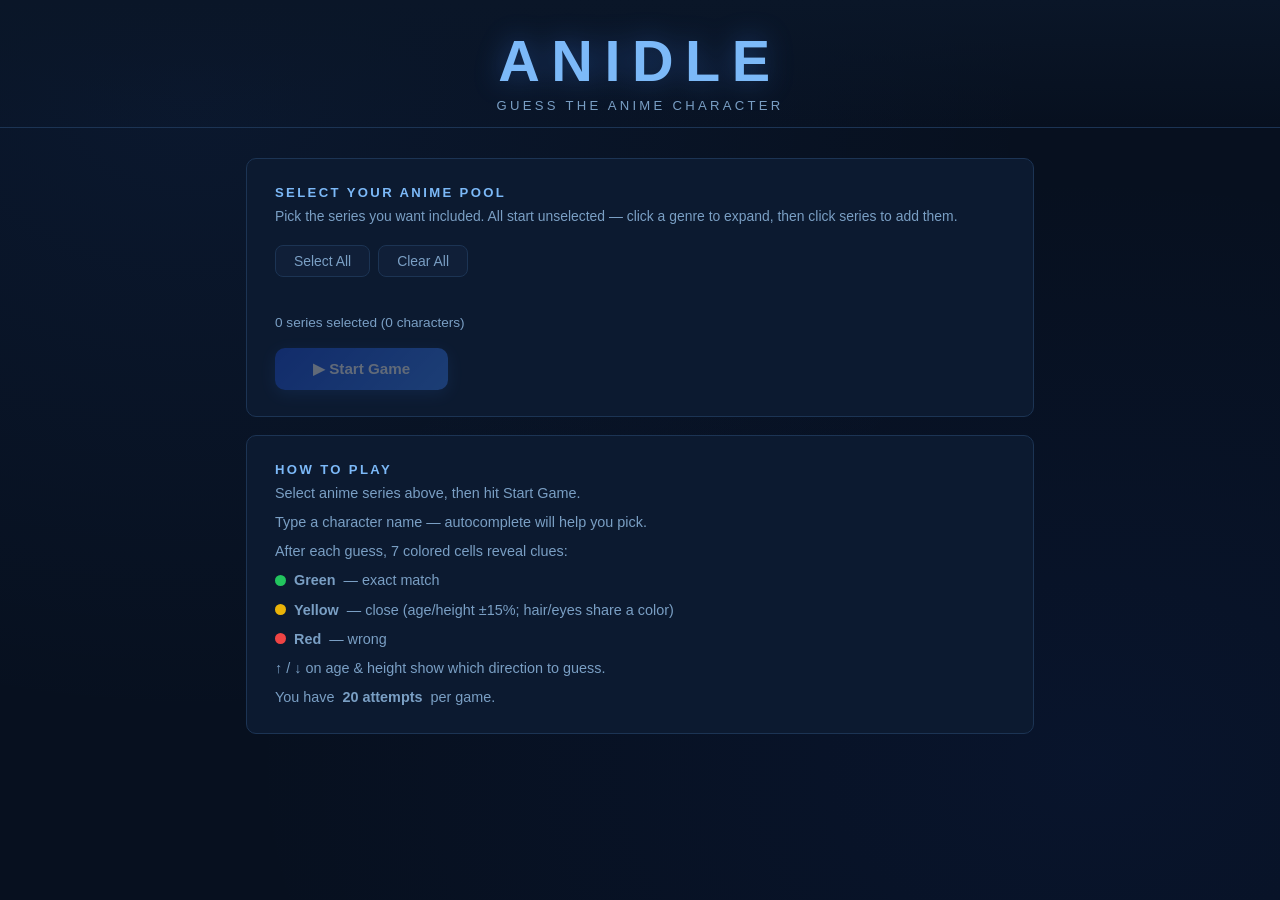
==== index.html @ b5c94772 "Add files via upload" ====
<!DOCTYPE html>
<html lang="en">
<head>
  <meta charset="UTF-8" />
  <meta name="viewport" content="width=device-width, initial-scale=1.0" />
  <title>ANIDLE – Guess the Anime Character</title>
  <link rel="stylesheet" href="style.css" />
</head>
<body>
<div id="app">

  <!-- HEADER -->
  <header>
    <h1 class="logo">ANIDLE</h1>
    <p class="tagline">Guess the Anime Character</p>
  </header>

  <!-- SETUP SCREEN -->
  <div id="setup-screen" class="screen active">
    <div class="setup-container">

      <div class="setup-card">
        <h2 class="section-title">Select Your Anime Pool</h2>
        <p class="setup-sub">Pick the series you want included. All start unselected — click a genre to expand, then click series to add them.</p>

        <div class="series-controls">
          <button id="select-all-btn" class="ctrl-btn">Select All</button>
          <button id="clear-all-btn" class="ctrl-btn">Clear All</button>
        </div>

        <div id="genre-list" class="genre-list"></div>

        <p id="pool-count" class="pool-count">0 series selected (0 characters)</p>
        <button id="start-btn" class="start-btn" disabled>▶ Start Game</button>
      </div>

      <div class="how-to-play">
        <h3 class="section-title">How to Play</h3>
        <ul>
          <li>Select anime series above, then hit Start Game.</li>
          <li>Type a character name — autocomplete will help you pick.</li>
          <li>After each guess, 7 colored cells reveal clues:</li>
          <li><span class="dot green"></span><strong>Green</strong> — exact match</li>
          <li><span class="dot yellow"></span><strong>Yellow</strong> — close (age/height ±15%; hair/eyes share a color)</li>
          <li><span class="dot red"></span><strong>Red</strong> — wrong</li>
          <li>↑ / ↓ on age & height show which direction to guess.</li>
          <li>You have <strong>20 attempts</strong> per game.</li>
        </ul>
      </div>

    </div>
  </div>

  <!-- GAME SCREEN -->
  <div id="game-screen" class="screen">
    <div class="game-layout">

      <!-- Main game column -->
      <div class="game-main">
        <div class="game-top">
          <button id="back-btn" class="back-btn">← Change Series</button>
          <div class="attempts-badge">Attempts: <span id="attempts-used">0</span> / 20</div>
        </div>

        <div class="guess-area">
          <div class="input-row">
            <div class="autocomplete-wrap">
              <input type="text" id="guess-input" placeholder="Type character name…" autocomplete="off" />
              <ul id="autocomplete-list" class="autocomplete-list hidden"></ul>
            </div>
            <button id="guess-btn">Guess</button>
          </div>
          <p id="guess-msg" class="guess-msg"></p>
        </div>

        <div class="table-wrap">
          <table id="guess-table">
            <thead>
              <tr>
                <th>#</th>
                <th>Name</th>
                <th>Series</th>
                <th>Age</th>
                <th>Height (cm)</th>
                <th>Gender</th>
                <th>Hair</th>
                <th>Eyes</th>
              </tr>
            </thead>
            <tbody id="guess-tbody"></tbody>
          </table>
        </div>
      </div>

      <!-- Side panel: selected series -->
      <div class="game-side">
        <div class="side-panel">
          <h3 class="side-title">Series in Pool</h3>
          <ul id="game-series-list" class="game-series-list"></ul>
        </div>
      </div>

    </div>
  </div>

  <!-- RESULT OVERLAY -->
  <div id="result-overlay" class="result-overlay hidden">
    <div class="result-card">
      <div id="result-emoji" class="result-emoji"></div>
      <h2 id="result-title"></h2>
      <p id="result-sub"></p>
      <div id="result-char" class="result-char"></div>
      <button id="play-again-btn" class="start-btn">▶ Play Again</button>
      <button id="change-series-btn" class="ctrl-btn">Change Series</button>
    </div>
  </div>

</div>
<script src="data.js"></script>
<script src="game.js"></script>
</body>
</html>
---- style.css ----
/* ── ANIDLE – Dark Blue Theme ────────────────────────────────────────────── */
:root {
  --bg:          #07101f;
  --bg-card:     #0c1a30;
  --bg-card2:    #101f38;
  --bg-input:    #080f1e;
  --border:      #1c3454;
  --border-hi:   #2d6aad;
  --accent:      #3b82f6;
  --accent-dim:  #1d4ed8;
  --accent-light:#7cb9f8;
  --text:        #dde9f8;
  --text-muted:  #7a9fc4;
  --text-dim:    #2e4a68;

  --green:       #22c55e;  --green-bg:  #052e16;
  --yellow:      #eab308;  --yellow-bg: #3d2000;
  --red:         #ef4444;  --red-bg:    #450a0a;

  --r: 10px;
  --font: Arial, Helvetica, sans-serif;
}

*, *::before, *::after { box-sizing: border-box; margin: 0; padding: 0; }
html { scroll-behavior: smooth; }

body {
  background: var(--bg);
  color: var(--text);
  font-family: var(--font);
  font-size: 15px;
  min-height: 100vh;
  background-image:
    radial-gradient(ellipse at 15% 10%, rgba(59,130,246,.07) 0%, transparent 55%),
    radial-gradient(ellipse at 85% 85%, rgba(29,78,216,.07) 0%, transparent 55%);
}

/* ── HEADER ─────────────────────────────────────────────────────────────── */
header {
  text-align: center;
  padding: 28px 16px 14px;
  border-bottom: 1px solid var(--border);
  background: linear-gradient(180deg, #0a1628 0%, transparent 100%);
}
.logo {
  font-family: Arial Black, Arial, sans-serif;
  font-size: clamp(2.2rem, 6vw, 3.6rem);
  font-weight: 900;
  letter-spacing: .2em;
  color: var(--accent-light);
  filter: drop-shadow(0 0 14px rgba(59,130,246,.4));
}
.tagline {
  color: var(--text-muted);
  font-size: .82rem;
  letter-spacing: .25em;
  text-transform: uppercase;
  margin-top: 4px;
}

/* ── SCREENS ─────────────────────────────────────────────────────────────── */
.screen { display: none; }
.screen.active { display: block; }

/* ── SETUP ───────────────────────────────────────────────────────────────── */
.setup-container {
  max-width: 820px;
  margin: 30px auto;
  padding: 0 16px 60px;
  display: flex;
  flex-direction: column;
  gap: 18px;
}

.setup-card, .how-to-play {
  background: var(--bg-card);
  border: 1px solid var(--border);
  border-radius: var(--r);
  padding: 26px 28px;
}

.section-title {
  font-size: .82rem;
  letter-spacing: .18em;
  text-transform: uppercase;
  color: var(--accent-light);
  margin-bottom: 6px;
}
.setup-sub {
  color: var(--text-muted);
  font-size: .87rem;
  margin-bottom: 18px;
  line-height: 1.5;
}

.series-controls {
  display: flex;
  gap: 8px;
  margin-bottom: 18px;
}
.ctrl-btn {
  background: var(--bg-card2);
  border: 1px solid var(--border);
  color: var(--text-muted);
  padding: 7px 18px;
  border-radius: 8px;
  font-family: var(--font);
  font-size: .87rem;
  cursor: pointer;
  transition: all .15s;
}
.ctrl-btn:hover { border-color: var(--accent); color: var(--accent-light); }

/* ── GENRE ACCORDION ─────────────────────────────────────────────────────── */
.genre-list {
  display: flex;
  flex-direction: column;
  gap: 8px;
  margin-bottom: 20px;
}

.genre-block { border: 1px solid var(--border); border-radius: 8px; overflow: hidden; }

.genre-header {
  width: 100%;
  background: var(--bg-card2);
  border: none;
  color: var(--text);
  font-family: var(--font);
  font-size: .9rem;
  font-weight: bold;
  padding: 11px 16px;
  text-align: left;
  cursor: pointer;
  display: flex;
  align-items: center;
  justify-content: space-between;
  gap: 8px;
  transition: background .15s;
  user-select: none;
}
.genre-header:hover { background: rgba(59,130,246,.1); }
.genre-header.open   { background: rgba(59,130,246,.12); color: var(--accent-light); }

.genre-label { display: flex; align-items: center; gap: 8px; }
.genre-icon  { font-size: 1.1rem; }
.genre-badge {
  font-size: .72rem;
  background: rgba(59,130,246,.2);
  color: var(--accent-light);
  border-radius: 99px;
  padding: 1px 9px;
  font-weight: normal;
}
.genre-arrow {
  font-size: .8rem;
  color: var(--text-muted);
  transition: transform .2s;
}
.genre-header.open .genre-arrow { transform: rotate(180deg); }

.genre-body {
  display: none;
  padding: 12px 14px;
  background: var(--bg);
  flex-wrap: wrap;
  gap: 8px;
}
.genre-body.open { display: flex; }

.series-tag {
  padding: 7px 15px;
  border-radius: 999px;
  border: 1.5px solid var(--border);
  background: var(--bg-card);
  color: var(--text-muted);
  font-family: var(--font);
  font-size: .82rem;
  cursor: pointer;
  transition: all .15s;
  user-select: none;
}
.series-tag:hover { border-color: var(--accent); color: var(--accent-light); }
.series-tag.selected {
  background: rgba(59,130,246,.18);
  border-color: var(--accent);
  color: var(--accent-light);
  box-shadow: 0 0 8px rgba(59,130,246,.2);
}

#pool-count {
  font-size: .85rem;
  color: var(--text-muted);
  margin-bottom: 18px;
}

.start-btn {
  background: linear-gradient(135deg, #1d4ed8, #3b82f6);
  border: none;
  color: #fff;
  padding: 12px 38px;
  border-radius: var(--r);
  font-family: var(--font);
  font-size: .95rem;
  font-weight: bold;
  cursor: pointer;
  transition: all .2s;
  box-shadow: 0 4px 16px rgba(59,130,246,.3);
}
.start-btn:hover:not(:disabled) { transform: translateY(-1px); box-shadow: 0 6px 22px rgba(59,130,246,.4); }
.start-btn:disabled { opacity: .35; cursor: not-allowed; }

/* ── HOW TO PLAY ─────────────────────────────────────────────────────────── */
.how-to-play ul { list-style: none; display: flex; flex-direction: column; gap: 9px; }
.how-to-play li { color: var(--text-muted); font-size: .9rem; display: flex; align-items: center; gap: 8px; line-height: 1.4; }
.dot { width: 11px; height: 11px; border-radius: 50%; flex-shrink: 0; }
.dot.green  { background: var(--green); }
.dot.yellow { background: var(--yellow); }
.dot.red    { background: var(--red); }

/* ── GAME LAYOUT ─────────────────────────────────────────────────────────── */
.game-layout {
  display: flex;
  align-items: flex-start;
  gap: 18px;
  max-width: 1100px;
  margin: 24px auto;
  padding: 0 14px 60px;
}

.game-main { flex: 1 1 0; min-width: 0; }

/* ── GAME TOP BAR ─────────────────────────────────────────────────────────── */
.game-top {
  display: flex;
  align-items: center;
  justify-content: space-between;
  margin-bottom: 18px;
  flex-wrap: wrap;
  gap: 10px;
}
.back-btn {
  background: transparent;
  border: 1px solid var(--border);
  color: var(--text-muted);
  padding: 7px 14px;
  border-radius: 8px;
  font-family: var(--font);
  font-size: .85rem;
  cursor: pointer;
  transition: all .15s;
}
.back-btn:hover { border-color: var(--accent); color: var(--accent-light); }
.attempts-badge {
  background: var(--bg-card);
  border: 1px solid var(--border);
  border-radius: 8px;
  padding: 7px 16px;
  font-size: .85rem;
  color: var(--text-muted);
}
.attempts-badge span { color: var(--accent-light); font-weight: bold; }

/* ── GUESS INPUT ─────────────────────────────────────────────────────────── */
.guess-area {
  display: flex;
  flex-direction: column;
  align-items: center;
  gap: 8px;
  margin-bottom: 22px;
}
.input-row {
  display: flex;
  gap: 8px;
  width: 100%;
  max-width: 520px;
}
.autocomplete-wrap { position: relative; flex: 1; }
#guess-input {
  width: 100%;
  background: var(--bg-input);
  border: 1.5px solid var(--border);
  border-radius: var(--r);
  color: var(--text);
  font-family: var(--font);
  font-size: .95rem;
  padding: 10px 14px;
  outline: none;
  transition: border-color .15s;
}
#guess-input:focus { border-color: var(--accent); box-shadow: 0 0 8px rgba(59,130,246,.2); }
#guess-input::placeholder { color: var(--text-dim); }

.autocomplete-list {
  position: absolute;
  top: calc(100% + 3px);
  left: 0; right: 0;
  background: var(--bg-card2);
  border: 1px solid var(--border-hi);
  border-radius: var(--r);
  list-style: none;
  z-index: 100;
  max-height: 200px;
  overflow-y: auto;
  box-shadow: 0 8px 28px rgba(0,0,0,.5);
}
.autocomplete-list.hidden { display: none; }
.autocomplete-list li {
  padding: 9px 14px;
  cursor: pointer;
  font-size: .87rem;
  color: var(--text-muted);
  border-bottom: 1px solid var(--border);
  transition: background .1s;
}
.autocomplete-list li:last-child { border-bottom: none; }
.autocomplete-list li:hover, .autocomplete-list li.active {
  background: rgba(59,130,246,.15);
  color: var(--accent-light);
}
#guess-btn {
  background: linear-gradient(135deg, #1d4ed8, #3b82f6);
  border: none;
  color: #fff;
  padding: 10px 22px;
  border-radius: var(--r);
  font-family: var(--font);
  font-size: .9rem;
  font-weight: bold;
  cursor: pointer;
  transition: all .15s;
  white-space: nowrap;
}
#guess-btn:hover { transform: translateY(-1px); box-shadow: 0 4px 14px rgba(59,130,246,.4); }
.guess-msg { font-size: .83rem; color: var(--text-muted); min-height: 18px; font-style: italic; }

/* ── GUESS TABLE ─────────────────────────────────────────────────────────── */
.table-wrap {
  overflow-x: auto;
  border-radius: var(--r);
  border: 1px solid var(--border);
}
#guess-table {
  width: 100%;
  border-collapse: collapse;
  min-width: 660px;
}
#guess-table thead tr {
  background: var(--bg-card2);
  border-bottom: 2px solid var(--border-hi);
}
#guess-table th {
  padding: 11px 8px;
  font-size: .75rem;
  letter-spacing: .1em;
  text-transform: uppercase;
  color: var(--accent-light);
  text-align: center;
  white-space: nowrap;
}
#guess-table th:first-child { width: 32px; }
#guess-table tbody tr { animation: rowIn .3s ease forwards; opacity: 0; }
@keyframes rowIn {
  from { opacity: 0; transform: translateY(-8px); }
  to   { opacity: 1; transform: translateY(0); }
}
#guess-table td { padding: 0; border-bottom: 1px solid var(--border); text-align: center; }
#guess-table td:first-child { padding: 8px 4px; color: var(--text-dim); font-size: .78rem; }
.cell-inner {
  margin: 4px 5px;
  padding: 7px 5px;
  border-radius: 5px;
  font-size: .81rem;
  font-weight: bold;
  line-height: 1.25;
}
.cell-green  { background: var(--green-bg);  color: var(--green);  border: 1px solid #166534; }
.cell-yellow { background: var(--yellow-bg); color: var(--yellow); border: 1px solid #92400e; }
.cell-red    { background: var(--red-bg);    color: var(--red);    border: 1px solid #991b1b; }

/* ── SIDE PANEL ──────────────────────────────────────────────────────────── */
.game-side { flex: 0 0 200px; }
.side-panel {
  background: var(--bg-card);
  border: 1px solid var(--border);
  border-radius: var(--r);
  padding: 16px;
  position: sticky;
  top: 20px;
  max-height: calc(100vh - 100px);
  overflow-y: auto;
}
.side-title {
  font-size: .75rem;
  letter-spacing: .15em;
  text-transform: uppercase;
  color: var(--accent-light);
  margin-bottom: 12px;
  padding-bottom: 8px;
  border-bottom: 1px solid var(--border);
}
.game-series-list { list-style: none; display: flex; flex-direction: column; gap: 5px; }
.game-series-list li {
  font-size: .78rem;
  color: var(--text-muted);
  padding: 5px 8px;
  background: var(--bg-card2);
  border-radius: 5px;
  line-height: 1.3;
  word-break: break-word;
}

/* ── RESULT OVERLAY ──────────────────────────────────────────────────────── */
.result-overlay {
  position: fixed; inset: 0;
  background: rgba(4,10,22,.88);
  backdrop-filter: blur(5px);
  display: flex; align-items: center; justify-content: center;
  z-index: 200; padding: 16px;
}
.result-overlay.hidden { display: none; }
.result-card {
  background: var(--bg-card);
  border: 1px solid var(--border-hi);
  border-radius: var(--r);
  padding: 36px 32px;
  text-align: center;
  max-width: 420px; width: 100%;
  box-shadow: 0 20px 60px rgba(0,0,0,.6);
  animation: popIn .35s cubic-bezier(.175,.885,.32,1.275) forwards;
}
@keyframes popIn {
  from { opacity: 0; transform: scale(.88); }
  to   { opacity: 1; transform: scale(1); }
}
.result-emoji { font-size: 2.8rem; margin-bottom: 10px; }
.result-card h2 { font-size: 1.5rem; font-weight: 900; margin-bottom: 8px; letter-spacing: .05em; }
.result-card > p { color: var(--text-muted); margin-bottom: 18px; font-size: .9rem; }
.result-char {
  background: var(--bg-card2); border: 1px solid var(--border); border-radius: var(--r);
  padding: 14px; margin-bottom: 20px; text-align: left;
  font-size: .85rem; line-height: 1.8; color: var(--text-muted);
}
.result-char strong { color: var(--accent-light); font-size: 1rem; display: block; margin-bottom: 2px; }
.result-card .start-btn { margin-bottom: 8px; display: block; width: 100%; }
.result-card .ctrl-btn  { display: block; width: 100%; }

/* ── SCROLLBAR ───────────────────────────────────────────────────────────── */
::-webkit-scrollbar { width: 5px; height: 5px; }
::-webkit-scrollbar-track { background: var(--bg); }
::-webkit-scrollbar-thumb { background: var(--border-hi); border-radius: 3px; }
::-webkit-scrollbar-thumb:hover { background: var(--accent); }

/* ── RESPONSIVE ──────────────────────────────────────────────────────────── */
@media (max-width: 720px) {
  .game-layout { flex-direction: column; }
  .game-side { flex: none; width: 100%; }
  .side-panel { position: static; max-height: 180px; }
}
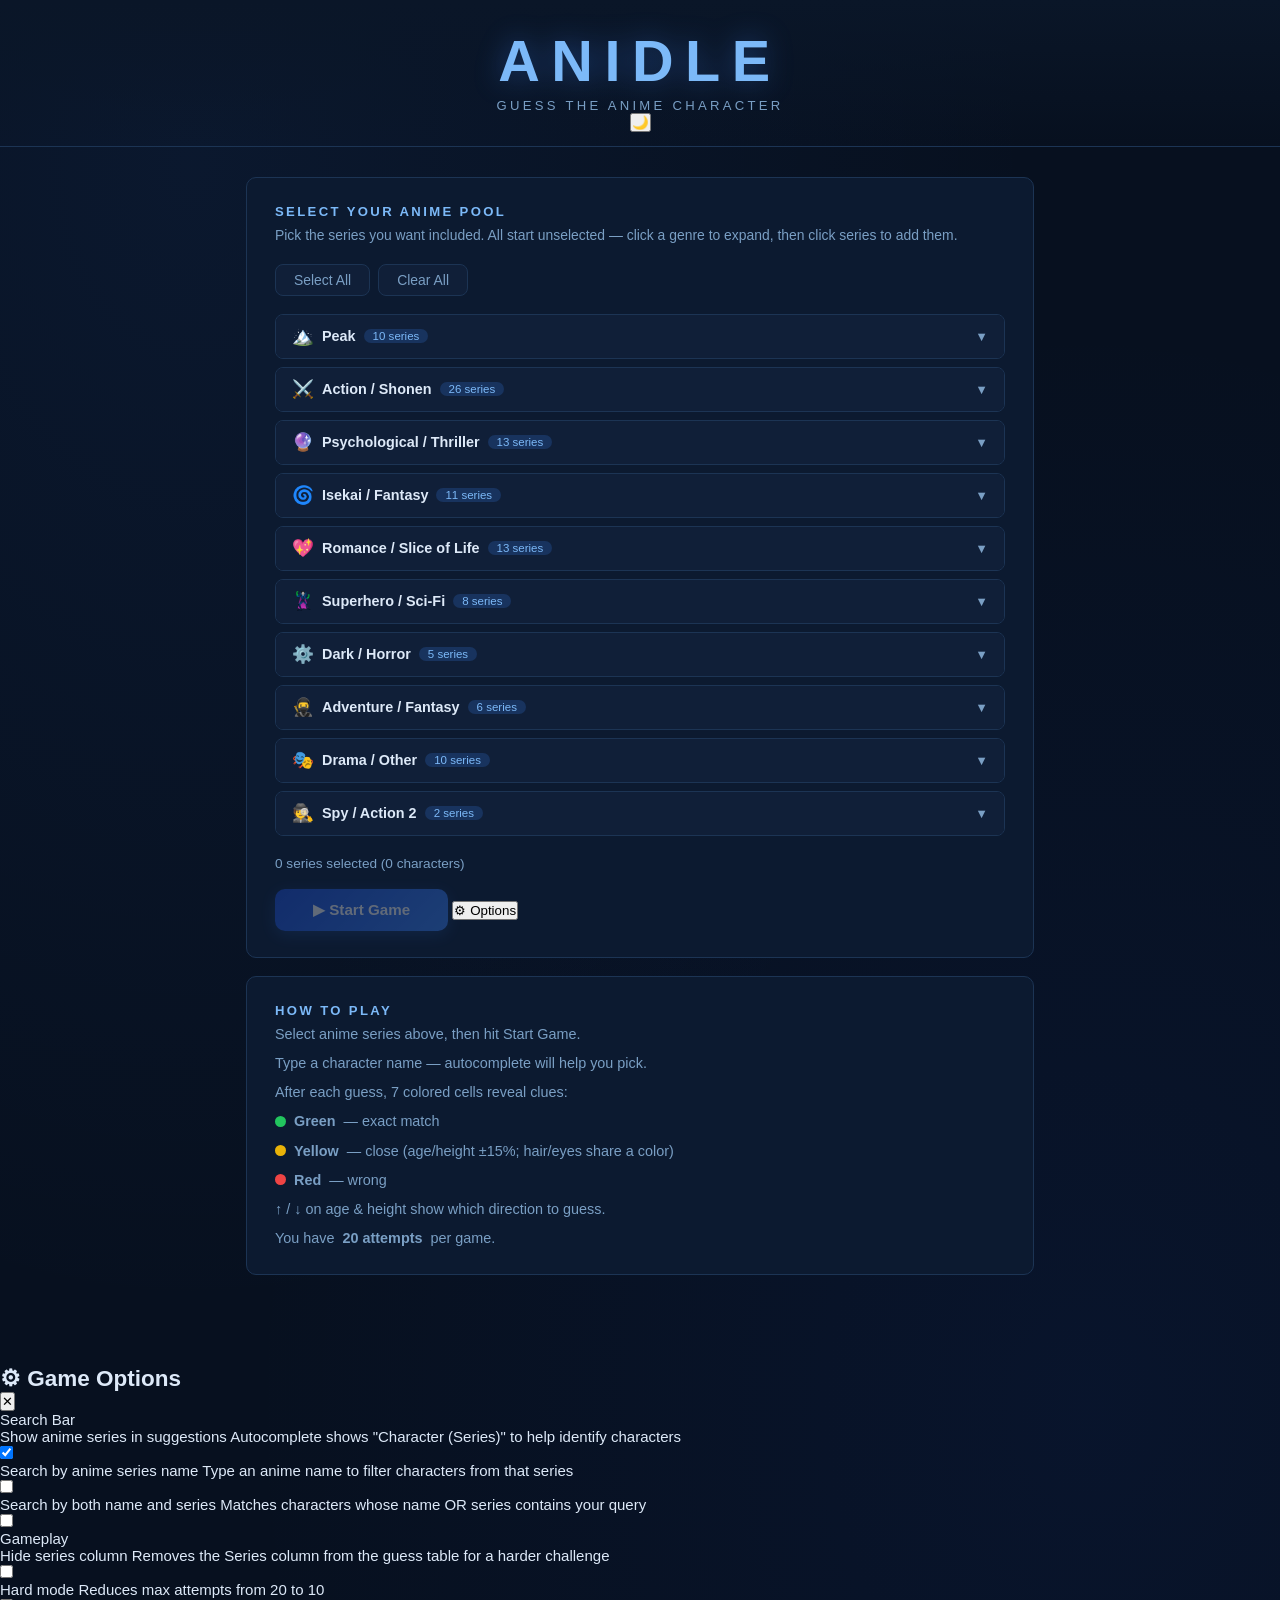
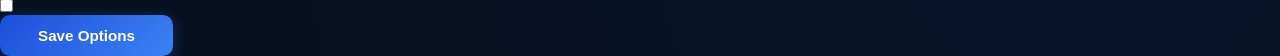
==== commit 1e3f5a80: "Update index.html" ====
--- a/index.html
+++ b/index.html
@@ -1,5 +1,5 @@
 <!DOCTYPE html>
-<html lang="en">
+<html lang="en" data-theme="dark">
 <head>
   <meta charset="UTF-8" />
   <meta name="viewport" content="width=device-width, initial-scale=1.0" />
@@ -11,8 +11,18 @@
 
   <!-- HEADER -->
   <header>
-    <h1 class="logo">ANIDLE</h1>
-    <p class="tagline">Guess the Anime Character</p>
+    <div class="header-inner">
+      <div class="header-left"></div>
+      <div class="header-center">
+        <h1 class="logo">ANIDLE</h1>
+        <p class="tagline">Guess the Anime Character</p>
+      </div>
+      <div class="header-right">
+        <button id="theme-toggle" class="theme-btn" title="Toggle light/dark mode">
+          <span class="theme-icon">🌙</span>
+        </button>
+      </div>
+    </div>
   </header>
 
   <!-- SETUP SCREEN -->
@@ -31,7 +41,11 @@
         <div id="genre-list" class="genre-list"></div>
 
         <p id="pool-count" class="pool-count">0 series selected (0 characters)</p>
-        <button id="start-btn" class="start-btn" disabled>▶ Start Game</button>
+
+        <div class="start-row">
+          <button id="start-btn" class="start-btn" disabled>▶ Start Game</button>
+          <button id="options-btn" class="options-btn" title="Game Options">⚙ Options</button>
+        </div>
       </div>
 
       <div class="how-to-play">
@@ -115,6 +129,87 @@
     </div>
   </div>
 
+  <!-- OPTIONS MODAL -->
+  <div id="options-overlay" class="options-overlay hidden">
+    <div class="options-card">
+      <div class="options-header">
+        <h2 class="options-title">⚙ Game Options</h2>
+        <button id="options-close" class="options-close">✕</button>
+      </div>
+
+      <div class="options-body">
+
+        <div class="option-group">
+          <div class="option-group-label">Search Bar</div>
+
+          <div class="option-row">
+            <div class="option-info">
+              <span class="option-name">Show anime series in suggestions</span>
+              <span class="option-desc">Autocomplete shows "Character (Series)" to help identify characters</span>
+            </div>
+            <label class="toggle">
+              <input type="checkbox" id="opt-show-series" checked />
+              <span class="toggle-slider"></span>
+            </label>
+          </div>
+
+          <div class="option-row">
+            <div class="option-info">
+              <span class="option-name">Search by anime series name</span>
+              <span class="option-desc">Type an anime name to filter characters from that series</span>
+            </div>
+            <label class="toggle">
+              <input type="checkbox" id="opt-search-by-series" />
+              <span class="toggle-slider"></span>
+            </label>
+          </div>
+
+          <div class="option-row">
+            <div class="option-info">
+              <span class="option-name">Search by both name and series</span>
+              <span class="option-desc">Matches characters whose name OR series contains your query</span>
+            </div>
+            <label class="toggle">
+              <input type="checkbox" id="opt-search-both" />
+              <span class="toggle-slider"></span>
+            </label>
+          </div>
+        </div>
+
+        <div class="option-group">
+          <div class="option-group-label">Gameplay</div>
+
+          <div class="option-row">
+            <div class="option-info">
+              <span class="option-name">Hide series column</span>
+              <span class="option-desc">Removes the Series column from the guess table for a harder challenge</span>
+            </div>
+            <label class="toggle">
+              <input type="checkbox" id="opt-hide-series-col" />
+              <span class="toggle-slider"></span>
+            </label>
+          </div>
+
+          <div class="option-row">
+            <div class="option-info">
+              <span class="option-name">Hard mode</span>
+              <span class="option-desc">Reduces max attempts from 20 to 10</span>
+            </div>
+            <label class="toggle">
+              <input type="checkbox" id="opt-hard-mode" />
+              <span class="toggle-slider"></span>
+            </label>
+          </div>
+        </div>
+
+      </div>
+
+      <div class="options-footer">
+        <button id="options-save" class="start-btn">Save Options</button>
+      </div>
+    </div>
+  </div>
+
 </div>
 <script src="data.js"></script>
 <script src="game.js"></script>
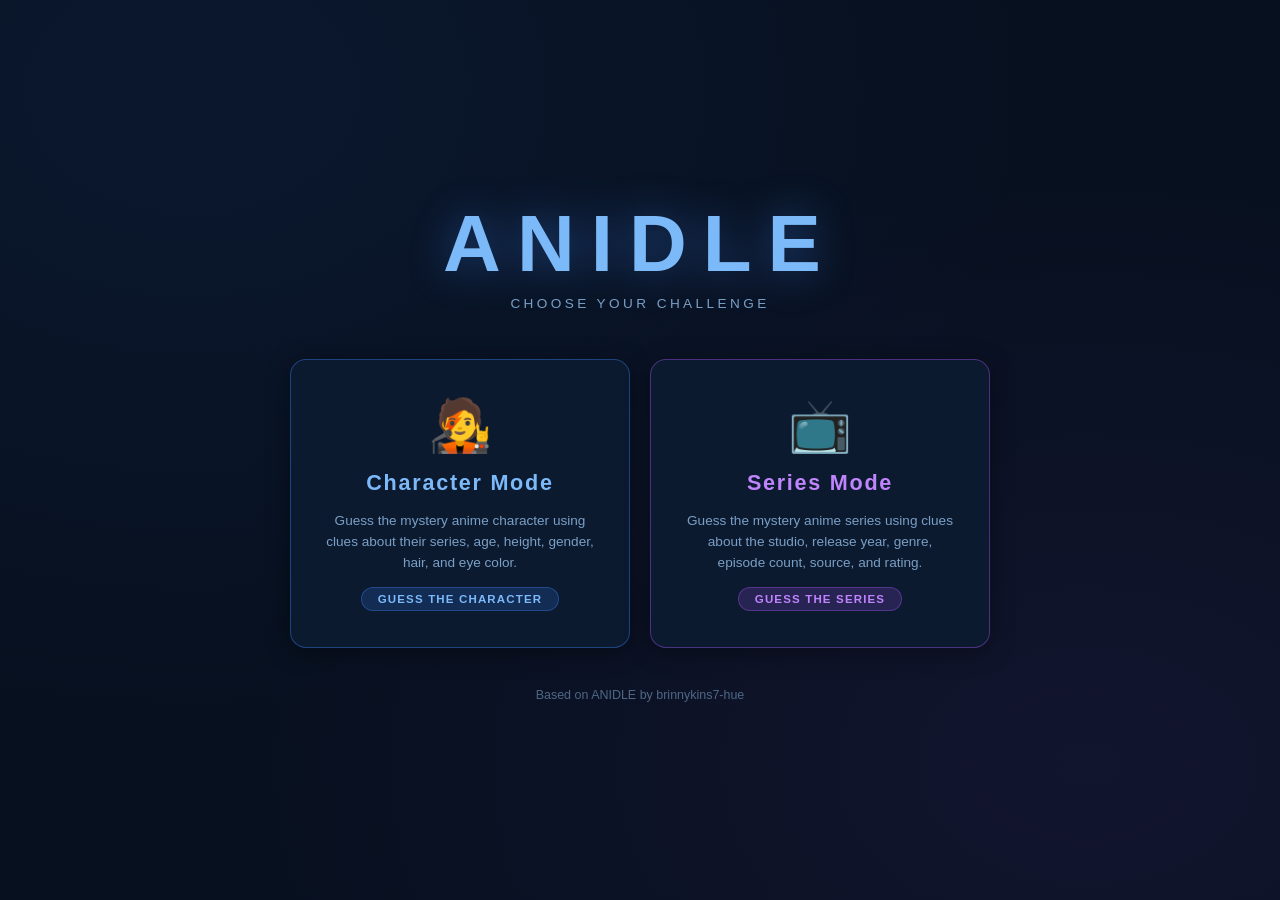
==== commit cc4b34c2: "Add files via upload" ====
--- a/index.html
+++ b/index.html
@@ -1,217 +1,145 @@
 <!DOCTYPE html>
-<html lang="en" data-theme="dark">
+<html lang="en">
 <head>
   <meta charset="UTF-8" />
   <meta name="viewport" content="width=device-width, initial-scale=1.0" />
-  <title>ANIDLE – Guess the Anime Character</title>
-  <link rel="stylesheet" href="style.css" />
+  <title>ANIDLE – Choose Your Game</title>
+  <style>
+    :root {
+      --bg: #07101f;
+      --bg-card: #0c1a30;
+      --bg-card2: #101f38;
+      --border: #1c3454;
+      --border-hi: #2d6aad;
+      --accent: #3b82f6;
+      --accent-light: #7cb9f8;
+      --text: #dde9f8;
+      --text-muted: #7a9fc4;
+      --green: #22c55e;
+      --purple: #a855f7;
+      --shadow-card: 0 4px 24px rgba(0,0,0,.4);
+      --shadow-modal: 0 20px 60px rgba(0,0,0,.6);
+    }
+    *, *::before, *::after { box-sizing: border-box; margin: 0; padding: 0; }
+    body {
+      background: var(--bg);
+      background-image:
+        radial-gradient(ellipse at 15% 10%, rgba(59,130,246,.07) 0%, transparent 55%),
+        radial-gradient(ellipse at 85% 85%, rgba(168,85,247,.07) 0%, transparent 55%);
+      color: var(--text);
+      font-family: Arial, Helvetica, sans-serif;
+      min-height: 100vh;
+      display: flex;
+      flex-direction: column;
+      align-items: center;
+      justify-content: center;
+      padding: 24px 16px;
+    }
+    .logo {
+      font-family: Arial Black, Arial, sans-serif;
+      font-size: clamp(2.8rem, 8vw, 5rem);
+      font-weight: 900;
+      letter-spacing: .2em;
+      color: var(--accent-light);
+      filter: drop-shadow(0 0 20px rgba(59,130,246,.45));
+      margin-bottom: 6px;
+      text-align: center;
+    }
+    .tagline {
+      color: var(--text-muted);
+      font-size: .85rem;
+      letter-spacing: .25em;
+      text-transform: uppercase;
+      margin-bottom: 48px;
+      text-align: center;
+    }
+    .mode-grid {
+      display: flex;
+      gap: 20px;
+      flex-wrap: wrap;
+      justify-content: center;
+      max-width: 740px;
+      width: 100%;
+    }
+    .mode-card {
+      background: var(--bg-card);
+      border: 1px solid var(--border);
+      border-radius: 16px;
+      padding: 36px 32px;
+      flex: 1 1 280px;
+      max-width: 340px;
+      text-align: center;
+      cursor: pointer;
+      text-decoration: none;
+      color: var(--text);
+      transition: transform .2s, border-color .2s, box-shadow .2s;
+      box-shadow: var(--shadow-card);
+      display: flex;
+      flex-direction: column;
+      align-items: center;
+      gap: 14px;
+    }
+    .mode-card:hover {
+      transform: translateY(-4px);
+      box-shadow: 0 12px 40px rgba(0,0,0,.5);
+    }
+    .mode-card.character { border-color: rgba(59,130,246,.4); }
+    .mode-card.character:hover { border-color: var(--accent); box-shadow: 0 12px 40px rgba(59,130,246,.2); }
+    .mode-card.series    { border-color: rgba(168,85,247,.4); }
+    .mode-card.series:hover    { border-color: var(--purple); box-shadow: 0 12px 40px rgba(168,85,247,.2); }
+    .mode-icon { font-size: 3.2rem; }
+    .mode-title {
+      font-family: Arial Black, Arial, sans-serif;
+      font-size: 1.35rem;
+      font-weight: 900;
+      letter-spacing: .08em;
+    }
+    .mode-card.character .mode-title { color: var(--accent-light); }
+    .mode-card.series    .mode-title { color: #c084fc; }
+    .mode-desc {
+      font-size: .85rem;
+      color: var(--text-muted);
+      line-height: 1.55;
+    }
+    .mode-pill {
+      font-size: .72rem;
+      padding: 5px 16px;
+      border-radius: 999px;
+      font-weight: bold;
+      letter-spacing: .1em;
+      text-transform: uppercase;
+    }
+    .mode-card.character .mode-pill { background: rgba(59,130,246,.18); color: var(--accent-light); border: 1px solid rgba(59,130,246,.35); }
+    .mode-card.series    .mode-pill { background: rgba(168,85,247,.18); color: #c084fc;              border: 1px solid rgba(168,85,247,.35); }
+    .footer-note {
+      margin-top: 40px;
+      color: var(--text-muted);
+      font-size: .78rem;
+      opacity: .6;
+      text-align: center;
+    }
+  </style>
 </head>
 <body>
-<div id="app">
+  <div class="logo">ANIDLE</div>
+  <p class="tagline">Choose your challenge</p>
 
-  <!-- HEADER -->
-  <header>
-    <div class="header-inner">
-      <div class="header-left"></div>
-      <div class="header-center">
-        <h1 class="logo">ANIDLE</h1>
-        <p class="tagline">Guess the Anime Character</p>
-      </div>
-      <div class="header-right">
-        <button id="theme-toggle" class="theme-btn" title="Toggle light/dark mode">
-          <span class="theme-icon">🌙</span>
-        </button>
-      </div>
-    </div>
-  </header>
+  <div class="mode-grid">
+    <a class="mode-card character" href="character.html">
+      <div class="mode-icon">🧑‍🎤</div>
+      <div class="mode-title">Character Mode</div>
+      <p class="mode-desc">Guess the mystery anime character using clues about their series, age, height, gender, hair, and eye color.</p>
+      <span class="mode-pill">Guess the Character</span>
+    </a>
 
-  <!-- SETUP SCREEN -->
-  <div id="setup-screen" class="screen active">
-    <div class="setup-container">
-
-      <div class="setup-card">
-        <h2 class="section-title">Select Your Anime Pool</h2>
-        <p class="setup-sub">Pick the series you want included. All start unselected — click a genre to expand, then click series to add them.</p>
-
-        <div class="series-controls">
-          <button id="select-all-btn" class="ctrl-btn">Select All</button>
-          <button id="clear-all-btn" class="ctrl-btn">Clear All</button>
-        </div>
-
-        <div id="genre-list" class="genre-list"></div>
-
-        <p id="pool-count" class="pool-count">0 series selected (0 characters)</p>
-
-        <div class="start-row">
-          <button id="start-btn" class="start-btn" disabled>▶ Start Game</button>
-          <button id="options-btn" class="options-btn" title="Game Options">⚙ Options</button>
-        </div>
-      </div>
-
-      <div class="how-to-play">
-        <h3 class="section-title">How to Play</h3>
-        <ul>
-          <li>Select anime series above, then hit Start Game.</li>
-          <li>Type a character name — autocomplete will help you pick.</li>
-          <li>After each guess, 7 colored cells reveal clues:</li>
-          <li><span class="dot green"></span><strong>Green</strong> — exact match</li>
-          <li><span class="dot yellow"></span><strong>Yellow</strong> — close (age/height ±15%; hair/eyes share a color)</li>
-          <li><span class="dot red"></span><strong>Red</strong> — wrong</li>
-          <li>↑ / ↓ on age & height show which direction to guess.</li>
-          <li>You have <strong>20 attempts</strong> per game.</li>
-        </ul>
-      </div>
-
-    </div>
+    <a class="mode-card series" href="series.html">
+      <div class="mode-icon">📺</div>
+      <div class="mode-title">Series Mode</div>
+      <p class="mode-desc">Guess the mystery anime series using clues about the studio, release year, genre, episode count, source, and rating.</p>
+      <span class="mode-pill">Guess the Series</span>
+    </a>
   </div>
 
-  <!-- GAME SCREEN -->
-  <div id="game-screen" class="screen">
-    <div class="game-layout">
-
-      <!-- Main game column -->
-      <div class="game-main">
-        <div class="game-top">
-          <button id="back-btn" class="back-btn">← Change Series</button>
-          <div class="attempts-badge">Attempts: <span id="attempts-used">0</span> / 20</div>
-        </div>
-
-        <div class="guess-area">
-          <div class="input-row">
-            <div class="autocomplete-wrap">
-              <input type="text" id="guess-input" placeholder="Type character name…" autocomplete="off" />
-              <ul id="autocomplete-list" class="autocomplete-list hidden"></ul>
-            </div>
-            <button id="guess-btn">Guess</button>
-          </div>
-          <p id="guess-msg" class="guess-msg"></p>
-        </div>
-
-        <div class="table-wrap">
-          <table id="guess-table">
-            <thead>
-              <tr>
-                <th>#</th>
-                <th>Name</th>
-                <th>Series</th>
-                <th>Age</th>
-                <th>Height (cm)</th>
-                <th>Gender</th>
-                <th>Hair</th>
-                <th>Eyes</th>
-              </tr>
-            </thead>
-            <tbody id="guess-tbody"></tbody>
-          </table>
-        </div>
-      </div>
-
-      <!-- Side panel: selected series -->
-      <div class="game-side">
-        <div class="side-panel">
-          <h3 class="side-title">Series in Pool</h3>
-          <ul id="game-series-list" class="game-series-list"></ul>
-        </div>
-      </div>
-
-    </div>
-  </div>
-
-  <!-- RESULT OVERLAY -->
-  <div id="result-overlay" class="result-overlay hidden">
-    <div class="result-card">
-      <div id="result-emoji" class="result-emoji"></div>
-      <h2 id="result-title"></h2>
-      <p id="result-sub"></p>
-      <div id="result-char" class="result-char"></div>
-      <button id="play-again-btn" class="start-btn">▶ Play Again</button>
-      <button id="change-series-btn" class="ctrl-btn">Change Series</button>
-    </div>
-  </div>
-
-  <!-- OPTIONS MODAL -->
-  <div id="options-overlay" class="options-overlay hidden">
-    <div class="options-card">
-      <div class="options-header">
-        <h2 class="options-title">⚙ Game Options</h2>
-        <button id="options-close" class="options-close">✕</button>
-      </div>
-
-      <div class="options-body">
-
-        <div class="option-group">
-          <div class="option-group-label">Search Bar</div>
-
-          <div class="option-row">
-            <div class="option-info">
-              <span class="option-name">Show anime series in suggestions</span>
-              <span class="option-desc">Autocomplete shows "Character (Series)" to help identify characters</span>
-            </div>
-            <label class="toggle">
-              <input type="checkbox" id="opt-show-series" checked />
-              <span class="toggle-slider"></span>
-            </label>
-          </div>
-
-          <div class="option-row">
-            <div class="option-info">
-              <span class="option-name">Search by anime series name</span>
-              <span class="option-desc">Type an anime name to filter characters from that series</span>
-            </div>
-            <label class="toggle">
-              <input type="checkbox" id="opt-search-by-series" />
-              <span class="toggle-slider"></span>
-            </label>
-          </div>
-
-          <div class="option-row">
-            <div class="option-info">
-              <span class="option-name">Search by both name and series</span>
-              <span class="option-desc">Matches characters whose name OR series contains your query</span>
-            </div>
-            <label class="toggle">
-              <input type="checkbox" id="opt-search-both" />
-              <span class="toggle-slider"></span>
-            </label>
-          </div>
-        </div>
-
-        <div class="option-group">
-          <div class="option-group-label">Gameplay</div>
-
-          <div class="option-row">
-            <div class="option-info">
-              <span class="option-name">Hide series column</span>
-              <span class="option-desc">Removes the Series column from the guess table for a harder challenge</span>
-            </div>
-            <label class="toggle">
-              <input type="checkbox" id="opt-hide-series-col" />
-              <span class="toggle-slider"></span>
-            </label>
-          </div>
-
-          <div class="option-row">
-            <div class="option-info">
-              <span class="option-name">Hard mode</span>
-              <span class="option-desc">Reduces max attempts from 20 to 10</span>
-            </div>
-            <label class="toggle">
-              <input type="checkbox" id="opt-hard-mode" />
-              <span class="toggle-slider"></span>
-            </label>
-          </div>
-        </div>
-
-      </div>
-
-      <div class="options-footer">
-        <button id="options-save" class="start-btn">Save Options</button>
-      </div>
-    </div>
-  </div>
-
-</div>
-<script src="data.js"></script>
-<script src="game.js"></script>
+  <p class="footer-note">Based on ANIDLE by brinnykins7-hue</p>
 </body>
 </html>
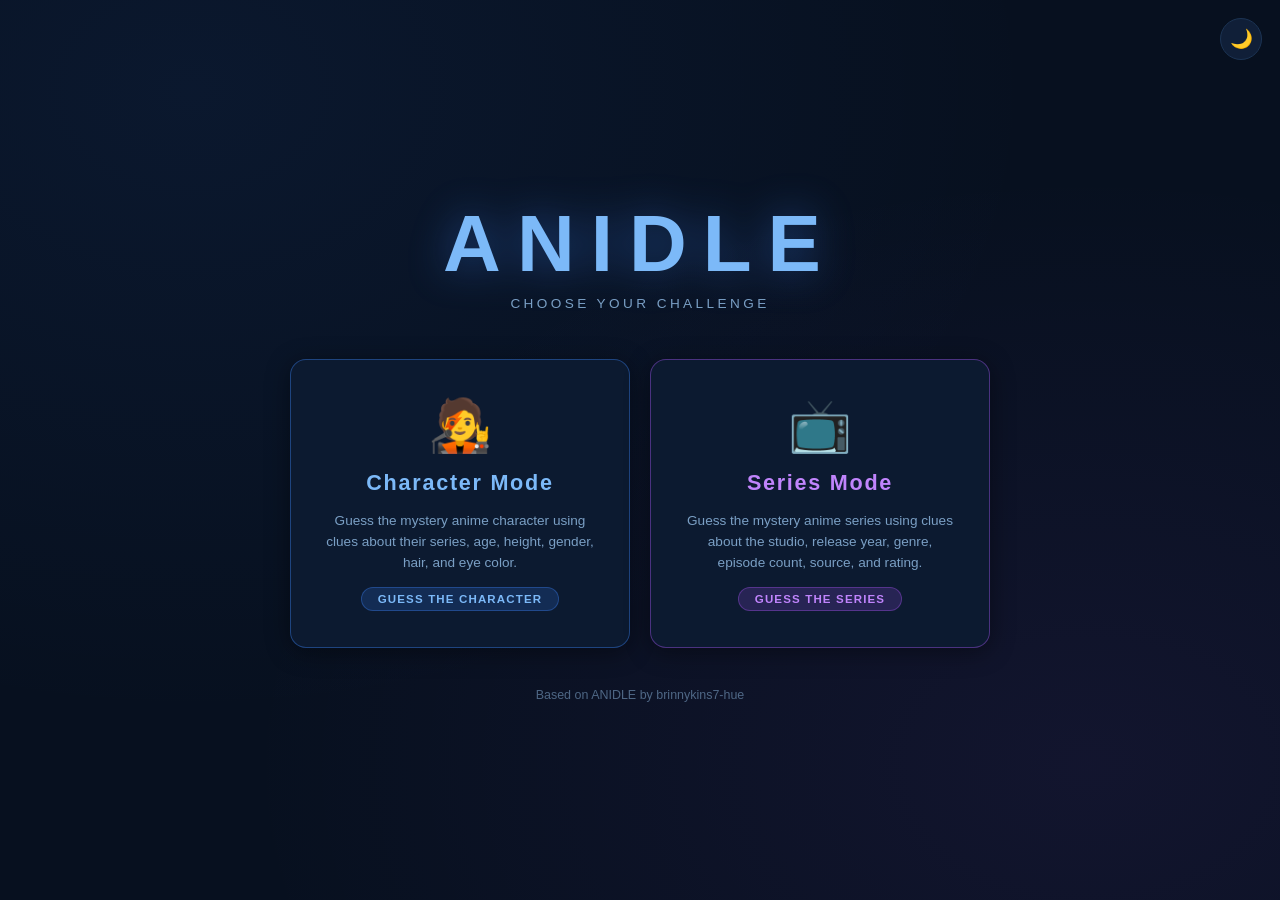
==== commit 3a7725cb: "Update index.html" ====
--- a/index.html
+++ b/index.html
@@ -1,58 +1,60 @@
 <!DOCTYPE html>
-<html lang="en">
+<html lang="en" data-theme="dark">
 <head>
   <meta charset="UTF-8" />
   <meta name="viewport" content="width=device-width, initial-scale=1.0" />
   <title>ANIDLE – Choose Your Game</title>
+  <!-- Apply saved theme immediately before CSS renders to prevent flash -->
+  <script>
+    try {
+      var t = localStorage.getItem('anidle_theme');
+      if (t === 'light' || t === 'dark') document.documentElement.setAttribute('data-theme', t);
+    } catch(e) {}
+  </script>
+  <link rel="stylesheet" href="style.css" />
   <style>
-    :root {
-      --bg: #07101f;
-      --bg-card: #0c1a30;
-      --bg-card2: #101f38;
-      --border: #1c3454;
-      --border-hi: #2d6aad;
-      --accent: #3b82f6;
-      --accent-light: #7cb9f8;
-      --text: #dde9f8;
-      --text-muted: #7a9fc4;
-      --green: #22c55e;
-      --purple: #a855f7;
-      --shadow-card: 0 4px 24px rgba(0,0,0,.4);
-      --shadow-modal: 0 20px 60px rgba(0,0,0,.6);
-    }
-    *, *::before, *::after { box-sizing: border-box; margin: 0; padding: 0; }
+    /* Home page layout — built on top of style.css tokens */
     body {
-      background: var(--bg);
-      background-image:
-        radial-gradient(ellipse at 15% 10%, rgba(59,130,246,.07) 0%, transparent 55%),
-        radial-gradient(ellipse at 85% 85%, rgba(168,85,247,.07) 0%, transparent 55%);
-      color: var(--text);
-      font-family: Arial, Helvetica, sans-serif;
-      min-height: 100vh;
       display: flex;
       flex-direction: column;
       align-items: center;
       justify-content: center;
+      min-height: 100vh;
       padding: 24px 16px;
     }
-    .logo {
+
+    [data-theme="dark"] body {
+      background-image:
+        radial-gradient(ellipse at 15% 10%, rgba(59,130,246,.07) 0%, transparent 55%),
+        radial-gradient(ellipse at 85% 85%, rgba(168,85,247,.07) 0%, transparent 55%);
+    }
+
+    /* Home logo — bigger than the game header version */
+    .home-logo {
       font-family: Arial Black, Arial, sans-serif;
       font-size: clamp(2.8rem, 8vw, 5rem);
       font-weight: 900;
       letter-spacing: .2em;
+      color: var(--accent);
+      margin-bottom: 6px;
+      text-align: center;
+      transition: color .25s, filter .25s;
+    }
+    [data-theme="dark"] .home-logo {
       color: var(--accent-light);
       filter: drop-shadow(0 0 20px rgba(59,130,246,.45));
-      margin-bottom: 6px;
-      text-align: center;
-    }
-    .tagline {
+    }
+
+    .home-tagline {
       color: var(--text-muted);
       font-size: .85rem;
       letter-spacing: .25em;
       text-transform: uppercase;
       margin-bottom: 48px;
       text-align: center;
-    }
+      transition: color .25s;
+    }
+
     .mode-grid {
       display: flex;
       gap: 20px;
@@ -61,6 +63,7 @@
       max-width: 740px;
       width: 100%;
     }
+
     .mode-card {
       background: var(--bg-card);
       border: 1px solid var(--border);
@@ -72,7 +75,7 @@
       cursor: pointer;
       text-decoration: none;
       color: var(--text);
-      transition: transform .2s, border-color .2s, box-shadow .2s;
+      transition: transform .2s, border-color .2s, box-shadow .2s, background .25s;
       box-shadow: var(--shadow-card);
       display: flex;
       flex-direction: column;
@@ -86,21 +89,29 @@
     .mode-card.character { border-color: rgba(59,130,246,.4); }
     .mode-card.character:hover { border-color: var(--accent); box-shadow: 0 12px 40px rgba(59,130,246,.2); }
     .mode-card.series    { border-color: rgba(168,85,247,.4); }
-    .mode-card.series:hover    { border-color: var(--purple); box-shadow: 0 12px 40px rgba(168,85,247,.2); }
+    .mode-card.series:hover    { border-color: #a855f7; box-shadow: 0 12px 40px rgba(168,85,247,.2); }
+
     .mode-icon { font-size: 3.2rem; }
+
     .mode-title {
       font-family: Arial Black, Arial, sans-serif;
       font-size: 1.35rem;
       font-weight: 900;
       letter-spacing: .08em;
-    }
-    .mode-card.character .mode-title { color: var(--accent-light); }
-    .mode-card.series    .mode-title { color: #c084fc; }
+      transition: color .25s;
+    }
+    .mode-card.character .mode-title { color: var(--accent); }
+    [data-theme="dark"] .mode-card.character .mode-title { color: var(--accent-light); }
+    .mode-card.series    .mode-title { color: #9333ea; }
+    [data-theme="dark"] .mode-card.series .mode-title { color: #c084fc; }
+
     .mode-desc {
       font-size: .85rem;
       color: var(--text-muted);
       line-height: 1.55;
-    }
+      transition: color .25s;
+    }
+
     .mode-pill {
       font-size: .72rem;
       padding: 5px 16px;
@@ -108,21 +119,60 @@
       font-weight: bold;
       letter-spacing: .1em;
       text-transform: uppercase;
-    }
-    .mode-card.character .mode-pill { background: rgba(59,130,246,.18); color: var(--accent-light); border: 1px solid rgba(59,130,246,.35); }
-    .mode-card.series    .mode-pill { background: rgba(168,85,247,.18); color: #c084fc;              border: 1px solid rgba(168,85,247,.35); }
-    .footer-note {
+      transition: all .25s;
+    }
+    .mode-card.character .mode-pill {
+      background: rgba(59,130,246,.18);
+      color: var(--accent);
+      border: 1px solid rgba(59,130,246,.35);
+    }
+    [data-theme="dark"] .mode-card.character .mode-pill { color: var(--accent-light); }
+    .mode-card.series .mode-pill {
+      background: rgba(168,85,247,.18);
+      color: #9333ea;
+      border: 1px solid rgba(168,85,247,.35);
+    }
+    [data-theme="dark"] .mode-card.series .mode-pill { color: #c084fc; }
+
+    .home-footer {
       margin-top: 40px;
       color: var(--text-muted);
       font-size: .78rem;
       opacity: .6;
       text-align: center;
+      transition: color .25s;
+    }
+
+    /* Theme toggle positioned top-right */
+    .home-theme-btn {
+      position: fixed;
+      top: 18px;
+      right: 18px;
+      background: var(--bg-card2);
+      border: 1px solid var(--border);
+      border-radius: 50%;
+      width: 42px; height: 42px;
+      display: flex; align-items: center; justify-content: center;
+      cursor: pointer;
+      font-size: 1.15rem;
+      transition: all .2s;
+      line-height: 1;
+      z-index: 10;
+    }
+    .home-theme-btn:hover {
+      border-color: var(--accent);
+      transform: rotate(20deg) scale(1.08);
+      box-shadow: 0 0 10px rgba(59,130,246,.3);
     }
   </style>
 </head>
 <body>
-  <div class="logo">ANIDLE</div>
-  <p class="tagline">Choose your challenge</p>
+  <button id="home-theme-toggle" class="home-theme-btn" title="Toggle light/dark mode">
+    <span id="home-theme-icon">🌙</span>
+  </button>
+
+  <div class="home-logo">ANIDLE</div>
+  <p class="home-tagline">Choose your challenge</p>
 
   <div class="mode-grid">
     <a class="mode-card character" href="character.html">
@@ -140,6 +190,30 @@
     </a>
   </div>
 
-  <p class="footer-note">Based on ANIDLE by brinnykins7-hue</p>
+  <p class="home-footer">Based on ANIDLE by brinnykins7-hue</p>
+
+  <script>
+    (function() {
+      var btn  = document.getElementById('home-theme-toggle');
+      var icon = document.getElementById('home-theme-icon');
+
+      // Read current theme from what the early script already applied
+      var currentTheme = document.documentElement.getAttribute('data-theme') || 'dark';
+
+      function applyTheme(theme) {
+        currentTheme = theme;
+        document.documentElement.setAttribute('data-theme', theme);
+        icon.textContent = theme === 'dark' ? '🌙' : '☀️';
+        try { localStorage.setItem('anidle_theme', theme); } catch(e) {}
+      }
+
+      // Sync icon to whatever theme is already active on load
+      icon.textContent = currentTheme === 'dark' ? '🌙' : '☀️';
+
+      btn.addEventListener('click', function() {
+        applyTheme(currentTheme === 'dark' ? 'light' : 'dark');
+      });
+    })();
+  </script>
 </body>
 </html>
--- a/style.css
+++ b/style.css
@@ -0,0 +1,979 @@
+/* ── ANIDLE – Dual Theme (Dark Blue / Light) ─────────────────────────────── */
+
+/* ── DARK THEME (default) ────────────────────────────────────────────────── */
+:root,
+[data-theme="dark"] {
+  --bg:          #07101f;
+  --bg-card:     #0c1a30;
+  --bg-card2:    #101f38;
+  --bg-input:    #080f1e;
+  --border:      #1c3454;
+  --border-hi:   #2d6aad;
+  --accent:      #3b82f6;
+  --accent-dim:  #1d4ed8;
+  --accent-light:#7cb9f8;
+  --text:        #dde9f8;
+  --text-muted:  #7a9fc4;
+  --text-dim:    #2e4a68;
+  --overlay-bg:  rgba(4,10,22,.88);
+
+  --green:       #22c55e;  --green-bg:  #052e16;
+  --yellow:      #eab308;  --yellow-bg: #3d2000;
+  --red:         #ef4444;  --red-bg:    #450a0a;
+
+  --shadow-card: 0 4px 24px rgba(0,0,0,.4);
+  --shadow-modal: 0 20px 60px rgba(0,0,0,.6);
+}
+
+/* ── LIGHT THEME ─────────────────────────────────────────────────────────── */
+[data-theme="light"] {
+  --bg:          #f0f4fb;
+  --bg-card:     #ffffff;
+  --bg-card2:    #e8edf8;
+  --bg-input:    #f8faff;
+  --border:      #c8d8ee;
+  --border-hi:   #5b9adf;
+  --accent:      #2563eb;
+  --accent-dim:  #1d4ed8;
+  --accent-light:#1e40af;
+  --text:        #0f172a;
+  --text-muted:  #475569;
+  --text-dim:    #94a3b8;
+  --overlay-bg:  rgba(15,23,42,.55);
+
+  --green:       #16a34a;  --green-bg:  #dcfce7;
+  --yellow:      #ca8a04;  --yellow-bg: #fef9c3;
+  --red:         #dc2626;  --red-bg:    #fee2e2;
+
+  --shadow-card: 0 4px 24px rgba(100,116,139,.12);
+  --shadow-modal: 0 20px 60px rgba(15,23,42,.22);
+}
+
+*, *::before, *::after { box-sizing: border-box; margin: 0; padding: 0; }
+html { scroll-behavior: smooth; }
+
+body {
+  background: var(--bg);
+  color: var(--text);
+  font-family: Arial, Helvetica, sans-serif;
+  font-size: 15px;
+  min-height: 100vh;
+  transition: background .25s, color .25s;
+}
+
+[data-theme="dark"] body {
+  background-image:
+    radial-gradient(ellipse at 15% 10%, rgba(59,130,246,.07) 0%, transparent 55%),
+    radial-gradient(ellipse at 85% 85%, rgba(29,78,216,.07) 0%, transparent 55%);
+}
+
+/* ── HEADER ─────────────────────────────────────────────────────────────── */
+header {
+  border-bottom: 1px solid var(--border);
+  background: var(--bg-card);
+  transition: background .25s, border-color .25s;
+}
+[data-theme="dark"] header {
+  background: linear-gradient(180deg, #0a1628 0%, transparent 100%);
+}
+
+.header-inner {
+  display: flex;
+  align-items: center;
+  justify-content: space-between;
+  max-width: 1100px;
+  margin: 0 auto;
+  padding: 20px 16px 14px;
+}
+.header-left, .header-right { flex: 0 0 60px; }
+.header-right { display: flex; justify-content: flex-end; }
+.header-center { text-align: center; }
+
+.logo {
+  font-family: Arial Black, Arial, sans-serif;
+  font-size: clamp(2.2rem, 6vw, 3.6rem);
+  font-weight: 900;
+  letter-spacing: .2em;
+  color: var(--accent);
+  transition: color .25s;
+}
+[data-theme="dark"] .logo {
+  color: var(--accent-light);
+  filter: drop-shadow(0 0 14px rgba(59,130,246,.4));
+}
+.tagline {
+  color: var(--text-muted);
+  font-size: .82rem;
+  letter-spacing: .25em;
+  text-transform: uppercase;
+  margin-top: 4px;
+}
+
+/* ── THEME TOGGLE ────────────────────────────────────────────────────────── */
+.theme-btn {
+  background: var(--bg-card2);
+  border: 1px solid var(--border);
+  border-radius: 50%;
+  width: 42px; height: 42px;
+  display: flex; align-items: center; justify-content: center;
+  cursor: pointer;
+  font-size: 1.15rem;
+  transition: all .2s;
+  line-height: 1;
+}
+.theme-btn:hover {
+  border-color: var(--accent);
+  transform: rotate(20deg) scale(1.08);
+  box-shadow: 0 0 10px rgba(59,130,246,.3);
+}
+
+/* ── SCREENS ─────────────────────────────────────────────────────────────── */
+.screen { display: none; }
+.screen.active { display: block; }
+
+/* ── SETUP ───────────────────────────────────────────────────────────────── */
+.setup-container {
+  max-width: 820px;
+  margin: 30px auto;
+  padding: 0 16px 60px;
+  display: flex;
+  flex-direction: column;
+  gap: 18px;
+}
+
+.setup-card, .how-to-play {
+  background: var(--bg-card);
+  border: 1px solid var(--border);
+  border-radius: 10px;
+  padding: 26px 28px;
+  box-shadow: var(--shadow-card);
+  transition: background .25s, border-color .25s;
+}
+
+.section-title {
+  font-size: .82rem;
+  letter-spacing: .18em;
+  text-transform: uppercase;
+  color: var(--accent);
+  margin-bottom: 6px;
+}
+[data-theme="dark"] .section-title { color: var(--accent-light); }
+
+.setup-sub {
+  color: var(--text-muted);
+  font-size: .87rem;
+  margin-bottom: 18px;
+  line-height: 1.5;
+}
+
+.series-controls {
+  display: flex;
+  gap: 8px;
+  margin-bottom: 18px;
+}
+.ctrl-btn {
+  background: var(--bg-card2);
+  border: 1px solid var(--border);
+  color: var(--text-muted);
+  padding: 7px 18px;
+  border-radius: 8px;
+  font-family: Arial, Helvetica, sans-serif;
+  font-size: .87rem;
+  cursor: pointer;
+  transition: all .15s;
+}
+.ctrl-btn:hover { border-color: var(--accent); color: var(--accent); }
+
+/* ── START ROW ───────────────────────────────────────────────────────────── */
+.start-row {
+  display: flex;
+  align-items: center;
+  gap: 10px;
+  flex-wrap: wrap;
+}
+
+.options-btn {
+  background: var(--bg-card2);
+  border: 1px solid var(--border);
+  color: var(--text-muted);
+  padding: 11px 18px;
+  border-radius: 10px;
+  font-family: Arial, Helvetica, sans-serif;
+  font-size: .9rem;
+  cursor: pointer;
+  transition: all .15s;
+  white-space: nowrap;
+}
+.options-btn:hover {
+  border-color: var(--accent);
+  color: var(--accent);
+}
+
+/* ── GENRE ACCORDION ─────────────────────────────────────────────────────── */
+.genre-list {
+  display: flex;
+  flex-direction: column;
+  gap: 8px;
+  margin-bottom: 20px;
+}
+
+.genre-block { border: 1px solid var(--border); border-radius: 8px; overflow: hidden; transition: border-color .15s; }
+
+.genre-header {
+  width: 100%;
+  background: var(--bg-card2);
+  border: none;
+  color: var(--text);
+  font-family: Arial, Helvetica, sans-serif;
+  font-size: .9rem;
+  font-weight: bold;
+  padding: 11px 16px;
+  text-align: left;
+  cursor: pointer;
+  display: flex;
+  align-items: center;
+  justify-content: space-between;
+  gap: 8px;
+  transition: background .15s;
+  user-select: none;
+}
+.genre-header:hover { background: rgba(59,130,246,.08); }
+.genre-header.open   { background: rgba(59,130,246,.12); color: var(--accent); }
+[data-theme="dark"] .genre-header.open { color: var(--accent-light); }
+
+.genre-label { display: flex; align-items: center; gap: 8px; }
+.genre-icon  { font-size: 1.1rem; }
+.genre-badge {
+  font-size: .72rem;
+  background: rgba(59,130,246,.15);
+  color: var(--accent);
+  border-radius: 99px;
+  padding: 1px 9px;
+  font-weight: normal;
+}
+[data-theme="dark"] .genre-badge { color: var(--accent-light); }
+
+.genre-arrow {
+  font-size: .8rem;
+  color: var(--text-muted);
+  transition: transform .2s;
+}
+.genre-header.open .genre-arrow { transform: rotate(180deg); }
+
+.genre-body {
+  display: none;
+  padding: 12px 14px;
+  background: var(--bg);
+  flex-wrap: wrap;
+  gap: 8px;
+}
+.genre-body.open { display: flex; }
+
+.series-tag {
+  padding: 7px 15px;
+  border-radius: 999px;
+  border: 1.5px solid var(--border);
+  background: var(--bg-card);
+  color: var(--text-muted);
+  font-family: Arial, Helvetica, sans-serif;
+  font-size: .82rem;
+  cursor: pointer;
+  transition: all .15s;
+  user-select: none;
+}
+.series-tag:hover { border-color: var(--accent); color: var(--accent); }
+.series-tag.selected {
+  background: rgba(59,130,246,.15);
+  border-color: var(--accent);
+  color: var(--accent);
+  box-shadow: 0 0 8px rgba(59,130,246,.15);
+}
+[data-theme="dark"] .series-tag.selected { color: var(--accent-light); }
+
+#pool-count {
+  font-size: .85rem;
+  color: var(--text-muted);
+  margin-bottom: 18px;
+}
+
+.start-btn {
+  background: linear-gradient(135deg, #1d4ed8, #3b82f6);
+  border: none;
+  color: #fff;
+  padding: 12px 38px;
+  border-radius: 10px;
+  font-family: Arial, Helvetica, sans-serif;
+  font-size: .95rem;
+  font-weight: bold;
+  cursor: pointer;
+  transition: all .2s;
+  box-shadow: 0 4px 16px rgba(59,130,246,.3);
+}
+.start-btn:hover:not(:disabled) { transform: translateY(-1px); box-shadow: 0 6px 22px rgba(59,130,246,.4); }
+.start-btn:disabled { opacity: .35; cursor: not-allowed; }
+
+/* ── HOW TO PLAY ─────────────────────────────────────────────────────────── */
+.how-to-play ul { list-style: none; display: flex; flex-direction: column; gap: 9px; }
+.how-to-play li { color: var(--text-muted); font-size: .9rem; display: flex; align-items: center; gap: 8px; line-height: 1.4; }
+.dot { width: 11px; height: 11px; border-radius: 50%; flex-shrink: 0; }
+.dot.green  { background: var(--green); }
+.dot.yellow { background: var(--yellow); }
+.dot.red    { background: var(--red); }
+
+/* ── GAME LAYOUT ─────────────────────────────────────────────────────────── */
+.game-layout {
+  display: flex;
+  align-items: flex-start;
+  gap: 18px;
+  max-width: 1100px;
+  margin: 24px auto;
+  padding: 0 14px 60px;
+}
+
+.game-main { flex: 1 1 0; min-width: 0; }
+
+/* ── GAME TOP BAR ─────────────────────────────────────────────────────────── */
+.game-top {
+  display: flex;
+  align-items: center;
+  justify-content: space-between;
+  margin-bottom: 18px;
+  flex-wrap: wrap;
+  gap: 10px;
+}
+.back-btn {
+  background: transparent;
+  border: 1px solid var(--border);
+  color: var(--text-muted);
+  padding: 7px 14px;
+  border-radius: 8px;
+  font-family: Arial, Helvetica, sans-serif;
+  font-size: .85rem;
+  cursor: pointer;
+  transition: all .15s;
+}
+.back-btn:hover { border-color: var(--accent); color: var(--accent); }
+.attempts-badge {
+  background: var(--bg-card);
+  border: 1px solid var(--border);
+  border-radius: 8px;
+  padding: 7px 16px;
+  font-size: .85rem;
+  color: var(--text-muted);
+}
+.attempts-badge span { color: var(--accent); font-weight: bold; }
+[data-theme="dark"] .attempts-badge span { color: var(--accent-light); }
+
+/* ── GUESS INPUT ─────────────────────────────────────────────────────────── */
+.guess-area {
+  display: flex;
+  flex-direction: column;
+  align-items: center;
+  gap: 8px;
+  margin-bottom: 22px;
+}
+.input-row {
+  display: flex;
+  gap: 8px;
+  width: 100%;
+  max-width: 520px;
+}
+.autocomplete-wrap { position: relative; flex: 1; }
+#guess-input {
+  width: 100%;
+  background: var(--bg-input);
+  border: 1.5px solid var(--border);
+  border-radius: 10px;
+  color: var(--text);
+  font-family: Arial, Helvetica, sans-serif;
+  font-size: .95rem;
+  padding: 10px 14px;
+  outline: none;
+  transition: border-color .15s, background .25s;
+}
+#guess-input:focus { border-color: var(--accent); box-shadow: 0 0 8px rgba(59,130,246,.2); }
+#guess-input::placeholder { color: var(--text-dim); }
+
+.autocomplete-list {
+  position: absolute;
+  top: calc(100% + 3px);
+  left: 0; right: 0;
+  background: var(--bg-card);
+  border: 1px solid var(--border-hi);
+  border-radius: 10px;
+  list-style: none;
+  z-index: 100;
+  max-height: 220px;
+  overflow-y: auto;
+  box-shadow: var(--shadow-modal);
+}
+.autocomplete-list.hidden { display: none; }
+.autocomplete-list li {
+  padding: 9px 14px;
+  cursor: pointer;
+  font-size: .87rem;
+  color: var(--text-muted);
+  border-bottom: 1px solid var(--border);
+  transition: background .1s;
+  display: flex;
+  flex-direction: column;
+  gap: 1px;
+}
+.autocomplete-list li:last-child { border-bottom: none; }
+.autocomplete-list li:hover, .autocomplete-list li.active {
+  background: rgba(59,130,246,.1);
+  color: var(--accent);
+}
+[data-theme="dark"] .autocomplete-list li:hover,
+[data-theme="dark"] .autocomplete-list li.active { color: var(--accent-light); }
+
+/* Series label under the name in autocomplete */
+.ac-name { font-weight: bold; }
+.ac-series { font-size: .75rem; opacity: .7; }
+
+#guess-btn {
+  background: linear-gradient(135deg, #1d4ed8, #3b82f6);
+  border: none;
+  color: #fff;
+  padding: 10px 22px;
+  border-radius: 10px;
+  font-family: Arial, Helvetica, sans-serif;
+  font-size: .9rem;
+  font-weight: bold;
+  cursor: pointer;
+  transition: all .15s;
+  white-space: nowrap;
+}
+#guess-btn:hover { transform: translateY(-1px); box-shadow: 0 4px 14px rgba(59,130,246,.4); }
+.guess-msg { font-size: .83rem; color: var(--text-muted); min-height: 18px; font-style: italic; }
+
+/* ── GUESS TABLE ─────────────────────────────────────────────────────────── */
+.table-wrap {
+  overflow-x: auto;
+  border-radius: 10px;
+  border: 1px solid var(--border);
+}
+#guess-table {
+  width: 100%;
+  border-collapse: collapse;
+  min-width: 660px;
+}
+#guess-table thead tr {
+  background: var(--bg-card2);
+  border-bottom: 2px solid var(--border-hi);
+}
+#guess-table th {
+  padding: 11px 8px;
+  font-size: .75rem;
+  letter-spacing: .1em;
+  text-transform: uppercase;
+  color: var(--accent);
+  text-align: center;
+  white-space: nowrap;
+}
+[data-theme="dark"] #guess-table th { color: var(--accent-light); }
+#guess-table th:first-child { width: 32px; }
+#guess-table tbody tr { animation: rowIn .3s ease forwards; opacity: 0; }
+@keyframes rowIn {
+  from { opacity: 0; transform: translateY(-8px); }
+  to   { opacity: 1; transform: translateY(0); }
+}
+#guess-table td { padding: 0; border-bottom: 1px solid var(--border); text-align: center; }
+#guess-table td:first-child { padding: 8px 4px; color: var(--text-dim); font-size: .78rem; }
+.cell-inner {
+  margin: 4px 5px;
+  padding: 7px 5px;
+  border-radius: 5px;
+  font-size: .81rem;
+  font-weight: bold;
+  line-height: 1.25;
+}
+.cell-green  { background: var(--green-bg);  color: var(--green);  border: 1px solid rgba(34,197,94,.3); }
+.cell-yellow { background: var(--yellow-bg); color: var(--yellow); border: 1px solid rgba(234,179,8,.3); }
+.cell-red    { background: var(--red-bg);    color: var(--red);    border: 1px solid rgba(239,68,68,.3); }
+
+/* Hide series column when option enabled */
+.hide-series-col #guess-table th:nth-child(3),
+.hide-series-col #guess-table td:nth-child(3) { display: none; }
+
+/* ── SIDE PANEL ──────────────────────────────────────────────────────────── */
+.game-side { flex: 0 0 200px; }
+.side-panel {
+  background: var(--bg-card);
+  border: 1px solid var(--border);
+  border-radius: 10px;
+  padding: 16px;
+  position: sticky;
+  top: 20px;
+  max-height: calc(100vh - 100px);
+  overflow-y: auto;
+  transition: background .25s, border-color .25s;
+}
+.side-title {
+  font-size: .75rem;
+  letter-spacing: .15em;
+  text-transform: uppercase;
+  color: var(--accent);
+  margin-bottom: 12px;
+  padding-bottom: 8px;
+  border-bottom: 1px solid var(--border);
+}
+[data-theme="dark"] .side-title { color: var(--accent-light); }
+.game-series-list { list-style: none; display: flex; flex-direction: column; gap: 5px; }
+.game-series-list li {
+  font-size: .78rem;
+  color: var(--text-muted);
+  padding: 5px 8px;
+  background: var(--bg-card2);
+  border-radius: 5px;
+  line-height: 1.3;
+  word-break: break-word;
+}
+
+/* ── RESULT OVERLAY ──────────────────────────────────────────────────────── */
+.result-overlay {
+  position: fixed; inset: 0;
+  background: var(--overlay-bg);
+  backdrop-filter: blur(5px);
+  display: flex; align-items: center; justify-content: center;
+  z-index: 200; padding: 16px;
+}
+.result-overlay.hidden { display: none; }
+.result-card {
+  background: var(--bg-card);
+  border: 1px solid var(--border-hi);
+  border-radius: 10px;
+  padding: 36px 32px;
+  text-align: center;
+  max-width: 420px; width: 100%;
+  box-shadow: var(--shadow-modal);
+  animation: popIn .35s cubic-bezier(.175,.885,.32,1.275) forwards;
+}
+@keyframes popIn {
+  from { opacity: 0; transform: scale(.88); }
+  to   { opacity: 1; transform: scale(1); }
+}
+.result-emoji { font-size: 2.8rem; margin-bottom: 10px; }
+.result-card h2 { font-size: 1.5rem; font-weight: 900; margin-bottom: 8px; letter-spacing: .05em; }
+.result-card > p { color: var(--text-muted); margin-bottom: 18px; font-size: .9rem; }
+.result-char {
+  background: var(--bg-card2); border: 1px solid var(--border); border-radius: 10px;
+  padding: 14px; margin-bottom: 20px; text-align: left;
+  font-size: .85rem; line-height: 1.8; color: var(--text-muted);
+}
+.result-char strong { color: var(--accent); font-size: 1rem; display: block; margin-bottom: 2px; }
+[data-theme="dark"] .result-char strong { color: var(--accent-light); }
+.result-card .start-btn { margin-bottom: 8px; display: block; width: 100%; }
+.result-card .ctrl-btn  { display: block; width: 100%; }
+
+/* ── OPTIONS MODAL ───────────────────────────────────────────────────────── */
+.options-overlay {
+  position: fixed; inset: 0;
+  background: var(--overlay-bg);
+  backdrop-filter: blur(5px);
+  display: flex; align-items: center; justify-content: center;
+  z-index: 300; padding: 16px;
+}
+.options-overlay.hidden { display: none; }
+
+.options-card {
+  background: var(--bg-card);
+  border: 1px solid var(--border-hi);
+  border-radius: 14px;
+  width: 100%;
+  max-width: 500px;
+  box-shadow: var(--shadow-modal);
+  animation: popIn .3s cubic-bezier(.175,.885,.32,1.275) forwards;
+  display: flex;
+  flex-direction: column;
+  max-height: 90vh;
+  overflow: hidden;
+}
+
+.options-header {
+  display: flex;
+  align-items: center;
+  justify-content: space-between;
+  padding: 20px 24px 16px;
+  border-bottom: 1px solid var(--border);
+}
+.options-title {
+  font-size: 1.05rem;
+  font-weight: bold;
+  color: var(--text);
+  letter-spacing: .04em;
+}
+.options-close {
+  background: var(--bg-card2);
+  border: 1px solid var(--border);
+  color: var(--text-muted);
+  border-radius: 8px;
+  width: 34px; height: 34px;
+  display: flex; align-items: center; justify-content: center;
+  cursor: pointer;
+  font-size: .9rem;
+  transition: all .15s;
+  line-height: 1;
+}
+.options-close:hover { border-color: var(--red); color: var(--red); }
+
+.options-body {
+  padding: 18px 24px;
+  overflow-y: auto;
+  flex: 1;
+  display: flex;
+  flex-direction: column;
+  gap: 22px;
+}
+
+.option-group {
+  display: flex;
+  flex-direction: column;
+  gap: 2px;
+}
+.option-group-label {
+  font-size: .72rem;
+  letter-spacing: .16em;
+  text-transform: uppercase;
+  color: var(--accent);
+  margin-bottom: 10px;
+  padding-bottom: 6px;
+  border-bottom: 1px solid var(--border);
+}
+[data-theme="dark"] .option-group-label { color: var(--accent-light); }
+
+.option-row {
+  display: flex;
+  align-items: center;
+  justify-content: space-between;
+  gap: 14px;
+  padding: 10px 12px;
+  border-radius: 8px;
+  transition: background .1s;
+}
+.option-row:hover { background: rgba(59,130,246,.05); }
+
+.option-info {
+  display: flex;
+  flex-direction: column;
+  gap: 2px;
+  flex: 1;
+}
+.option-name {
+  font-size: .88rem;
+  color: var(--text);
+  font-weight: 500;
+}
+.option-desc {
+  font-size: .76rem;
+  color: var(--text-muted);
+  line-height: 1.4;
+}
+
+/* ── TOGGLE SWITCH ───────────────────────────────────────────────────────── */
+.toggle {
+  position: relative;
+  display: inline-block;
+  width: 44px; height: 24px;
+  flex-shrink: 0;
+}
+.toggle input { opacity: 0; width: 0; height: 0; }
+.toggle-slider {
+  position: absolute;
+  inset: 0;
+  background: var(--bg-card2);
+  border: 1.5px solid var(--border);
+  border-radius: 24px;
+  cursor: pointer;
+  transition: background .2s, border-color .2s;
+}
+.toggle-slider::before {
+  content: '';
+  position: absolute;
+  width: 16px; height: 16px;
+  left: 3px; top: 50%;
+  transform: translateY(-50%);
+  background: var(--text-dim);
+  border-radius: 50%;
+  transition: transform .2s, background .2s;
+}
+.toggle input:checked + .toggle-slider {
+  background: rgba(59,130,246,.25);
+  border-color: var(--accent);
+}
+.toggle input:checked + .toggle-slider::before {
+  transform: translate(20px, -50%);
+  background: var(--accent);
+}
+
+.options-footer {
+  padding: 14px 24px 20px;
+  border-top: 1px solid var(--border);
+}
+.options-footer .start-btn { width: 100%; }
+
+/* ── SCROLLBAR ───────────────────────────────────────────────────────────── */
+::-webkit-scrollbar { width: 5px; height: 5px; }
+::-webkit-scrollbar-track { background: var(--bg); }
+::-webkit-scrollbar-thumb { background: var(--border-hi); border-radius: 3px; }
+::-webkit-scrollbar-thumb:hover { background: var(--accent); }
+
+/* ── RESPONSIVE ──────────────────────────────────────────────────────────── */
+@media (max-width: 720px) {
+  .game-layout { flex-direction: column; }
+  .game-side { flex: none; width: 100%; }
+  .side-panel { position: static; max-height: 180px; }
+  .start-row { flex-direction: column; align-items: stretch; }
+  .options-btn { text-align: center; }
+}
+
+/* ── CHALLENGE MODE STYLES ─────────────────────────────────────────────── */
+
+.challenge-create-btn {
+  background: linear-gradient(135deg, var(--accent), #7c5cbf);
+  color: #fff;
+  border: none;
+  font-weight: 600;
+  letter-spacing: .03em;
+}
+.challenge-create-btn:hover {
+  opacity: .88;
+  transform: translateY(-1px);
+}
+
+/* Challenge card — wider to fit the genre accordion */
+.challenge-card {
+  max-width: 620px !important;
+  width: 94vw;
+}
+
+/* ── CHALLENGE GENRE ACCORDION (mirrors main setup accordion) ─────────────── */
+.ch-genre-list {
+  display: flex;
+  flex-direction: column;
+  gap: 6px;
+  margin-bottom: 14px;
+}
+
+.ch-genre-block {
+  border: 1px solid var(--border);
+  border-radius: 8px;
+  overflow: hidden;
+  transition: border-color .15s;
+}
+
+.ch-genre-header {
+  width: 100%;
+  background: var(--bg-card2);
+  border: none;
+  color: var(--text);
+  font-family: Arial, Helvetica, sans-serif;
+  font-size: .88rem;
+  font-weight: bold;
+  padding: 10px 14px;
+  text-align: left;
+  cursor: pointer;
+  display: flex;
+  align-items: center;
+  justify-content: space-between;
+  gap: 8px;
+  transition: background .15s;
+  user-select: none;
+}
+.ch-genre-header:hover { background: rgba(59,130,246,.08); }
+.ch-genre-header.open  { background: rgba(59,130,246,.12); color: var(--accent); }
+[data-theme="dark"] .ch-genre-header.open { color: var(--accent-light); }
+
+.ch-genre-label { display: flex; align-items: center; gap: 7px; }
+.ch-genre-icon  { font-size: 1rem; }
+.ch-genre-badge {
+  font-size: .7rem;
+  background: rgba(59,130,246,.15);
+  color: var(--accent);
+  border-radius: 99px;
+  padding: 1px 8px;
+  font-weight: normal;
+}
+[data-theme="dark"] .ch-genre-badge { color: var(--accent-light); }
+
+.ch-genre-arrow {
+  font-size: .78rem;
+  color: var(--text-muted);
+  transition: transform .2s;
+}
+.ch-genre-header.open .ch-genre-arrow { transform: rotate(180deg); }
+
+.ch-genre-body {
+  display: none;
+  padding: 10px 12px;
+  background: var(--bg);
+  flex-wrap: wrap;
+  gap: 7px;
+}
+.ch-genre-body.open { display: flex; }
+
+.ch-series-tag {
+  padding: 6px 13px;
+  border-radius: 999px;
+  border: 1.5px solid var(--border);
+  background: var(--bg-card);
+  color: var(--text-muted);
+  font-family: Arial, Helvetica, sans-serif;
+  font-size: .8rem;
+  cursor: pointer;
+  transition: all .15s;
+  user-select: none;
+}
+.ch-series-tag:hover { border-color: var(--accent); color: var(--accent); }
+.ch-series-tag.selected {
+  background: rgba(59,130,246,.15);
+  border-color: var(--accent);
+  color: var(--accent);
+  box-shadow: 0 0 6px rgba(59,130,246,.15);
+}
+[data-theme="dark"] .ch-series-tag.selected { color: var(--accent-light); }
+
+/* Selected series summary chips */
+.ch-selected-summary {
+  display: flex;
+  flex-wrap: wrap;
+  gap: 6px;
+  margin-bottom: 10px;
+  min-height: 0;
+}
+.ch-selected-chip {
+  display: flex;
+  align-items: center;
+  gap: 5px;
+  background: rgba(59,130,246,.15);
+  border: 1px solid var(--accent);
+  border-radius: 999px;
+  padding: 4px 10px 4px 12px;
+  font-size: .78rem;
+  color: var(--accent);
+}
+[data-theme="dark"] .ch-selected-chip { color: var(--accent-light); border-color: var(--accent-light); }
+.ch-chip-remove {
+  background: none;
+  border: none;
+  color: inherit;
+  cursor: pointer;
+  font-size: .9rem;
+  padding: 0;
+  line-height: 1;
+  opacity: .7;
+  transition: opacity .15s;
+}
+.ch-chip-remove:hover { opacity: 1; }
+
+#ch-series-count {
+  font-size: .82rem;
+  color: var(--text-muted);
+  margin-bottom: 12px;
+}
+
+/* ── CHARACTER PICKER (step 3) ───────────────────────────────────────────── */
+.ch-char-section {
+  display: none;
+}
+.ch-char-section.visible {
+  display: block;
+}
+
+/* Themed select — matches the rest of the UI */
+.ch-select {
+  width: 100%;
+  padding: 9px 12px;
+  border-radius: 8px;
+  border: 1.5px solid var(--border);
+  background: var(--bg-input);
+  color: var(--text);
+  font-family: Arial, Helvetica, sans-serif;
+  font-size: .9rem;
+  cursor: pointer;
+  margin-top: 6px;
+  transition: border-color .2s, background .2s;
+  appearance: none;
+  -webkit-appearance: none;
+  background-image: url("data:image/svg+xml,%3Csvg xmlns='http://www.w3.org/2000/svg' width='12' height='8' viewBox='0 0 12 8'%3E%3Cpath d='M1 1l5 5 5-5' stroke='%237a9fc4' stroke-width='1.5' fill='none' stroke-linecap='round' stroke-linejoin='round'/%3E%3C/svg%3E");
+  background-repeat: no-repeat;
+  background-position: right 12px center;
+  padding-right: 34px;
+}
+.ch-select:focus {
+  outline: none;
+  border-color: var(--accent);
+  box-shadow: 0 0 6px rgba(59,130,246,.2);
+}
+.ch-select option {
+  background: var(--bg-card);
+  color: var(--text);
+}
+
+/* Link row */
+.ch-link-row {
+  display: flex;
+  gap: 8px;
+  margin-top: 6px;
+  align-items: stretch;
+}
+.ch-link-input {
+  flex: 1;
+  padding: 8px 10px;
+  border-radius: 8px;
+  border: 1.5px solid var(--border);
+  background: var(--bg-input);
+  color: var(--text);
+  font-size: .82rem;
+  font-family: monospace;
+  min-width: 0;
+  cursor: text;
+  transition: border-color .2s;
+}
+.ch-link-input:focus {
+  outline: none;
+  border-color: var(--accent);
+}
+
+/* Challenge banner (receiver) */
+.challenge-banner {
+  display: flex;
+  align-items: center;
+  gap: 10px;
+  padding: 10px 20px;
+  background: linear-gradient(90deg, #1a3a2a, #1e2a3a);
+  border-bottom: 2px solid var(--green);
+  color: var(--text);
+  font-size: .93rem;
+  font-weight: 500;
+}
+.challenge-banner.hidden {
+  display: none;
+}
+[data-theme="light"] .challenge-banner {
+  background: linear-gradient(90deg, #d4f0e0, #d4e8f8);
+  border-bottom-color: var(--green);
+}
+
+/* ── HOME BUTTON ──────────────────────────────────────────────────────────── */
+.home-btn {
+  display: flex;
+  align-items: center;
+  justify-content: center;
+  width: 42px; height: 42px;
+  background: var(--bg-card2);
+  border: 1px solid var(--border);
+  border-radius: 50%;
+  font-size: 1.1rem;
+  text-decoration: none;
+  transition: all .2s;
+  cursor: pointer;
+}
+.home-btn:hover {
+  border-color: var(--accent);
+  transform: scale(1.08);
+  box-shadow: 0 0 10px rgba(59,130,246,.3);
+}
+
+/* ── SERIES MODE TABLE (wider) ────────────────────────────────────────────── */
+#guess-table.series-table { min-width: 820px; }
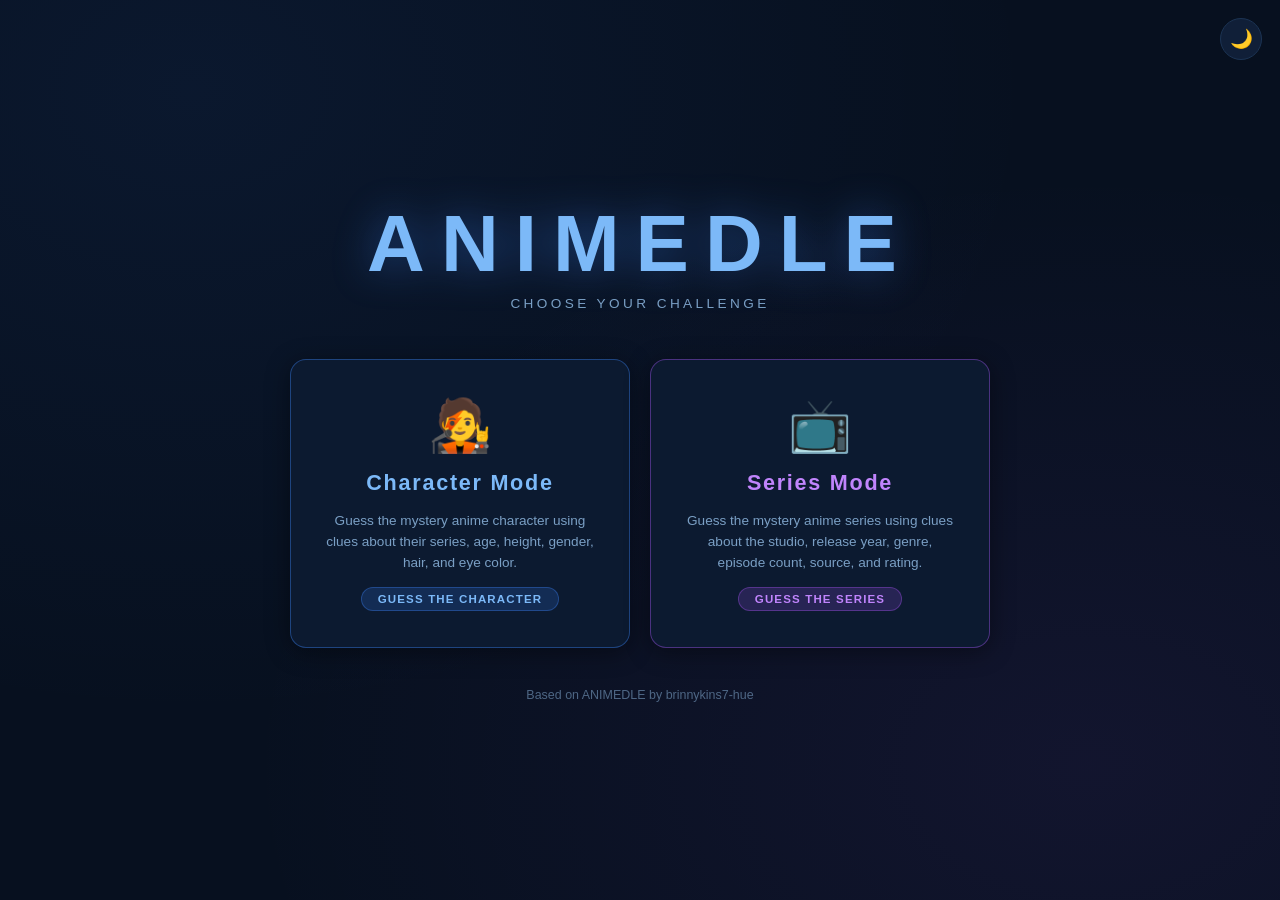
==== commit 08426b0b: "Update index.html" ====
--- a/index.html
+++ b/index.html
@@ -3,11 +3,11 @@
 <head>
   <meta charset="UTF-8" />
   <meta name="viewport" content="width=device-width, initial-scale=1.0" />
-  <title>ANIDLE – Choose Your Game</title>
+  <title>ANIMEDLE – Choose Your Game</title>
   <!-- Apply saved theme immediately before CSS renders to prevent flash -->
   <script>
     try {
-      var t = localStorage.getItem('anidle_theme');
+      var t = localStorage.getItem('animedle_theme');
       if (t === 'light' || t === 'dark') document.documentElement.setAttribute('data-theme', t);
     } catch(e) {}
   </script>
@@ -171,7 +171,7 @@
     <span id="home-theme-icon">🌙</span>
   </button>
 
-  <div class="home-logo">ANIDLE</div>
+  <div class="home-logo">ANIMEDLE</div>
   <p class="home-tagline">Choose your challenge</p>
 
   <div class="mode-grid">
@@ -190,7 +190,7 @@
     </a>
   </div>
 
-  <p class="home-footer">Based on ANIDLE by brinnykins7-hue</p>
+  <p class="home-footer">Based on ANIMEDLE by brinnykins7-hue</p>
 
   <script>
     (function() {
@@ -204,7 +204,7 @@
         currentTheme = theme;
         document.documentElement.setAttribute('data-theme', theme);
         icon.textContent = theme === 'dark' ? '🌙' : '☀️';
-        try { localStorage.setItem('anidle_theme', theme); } catch(e) {}
+        try { localStorage.setItem('animedle_theme', theme); } catch(e) {}
       }
 
       // Sync icon to whatever theme is already active on load
